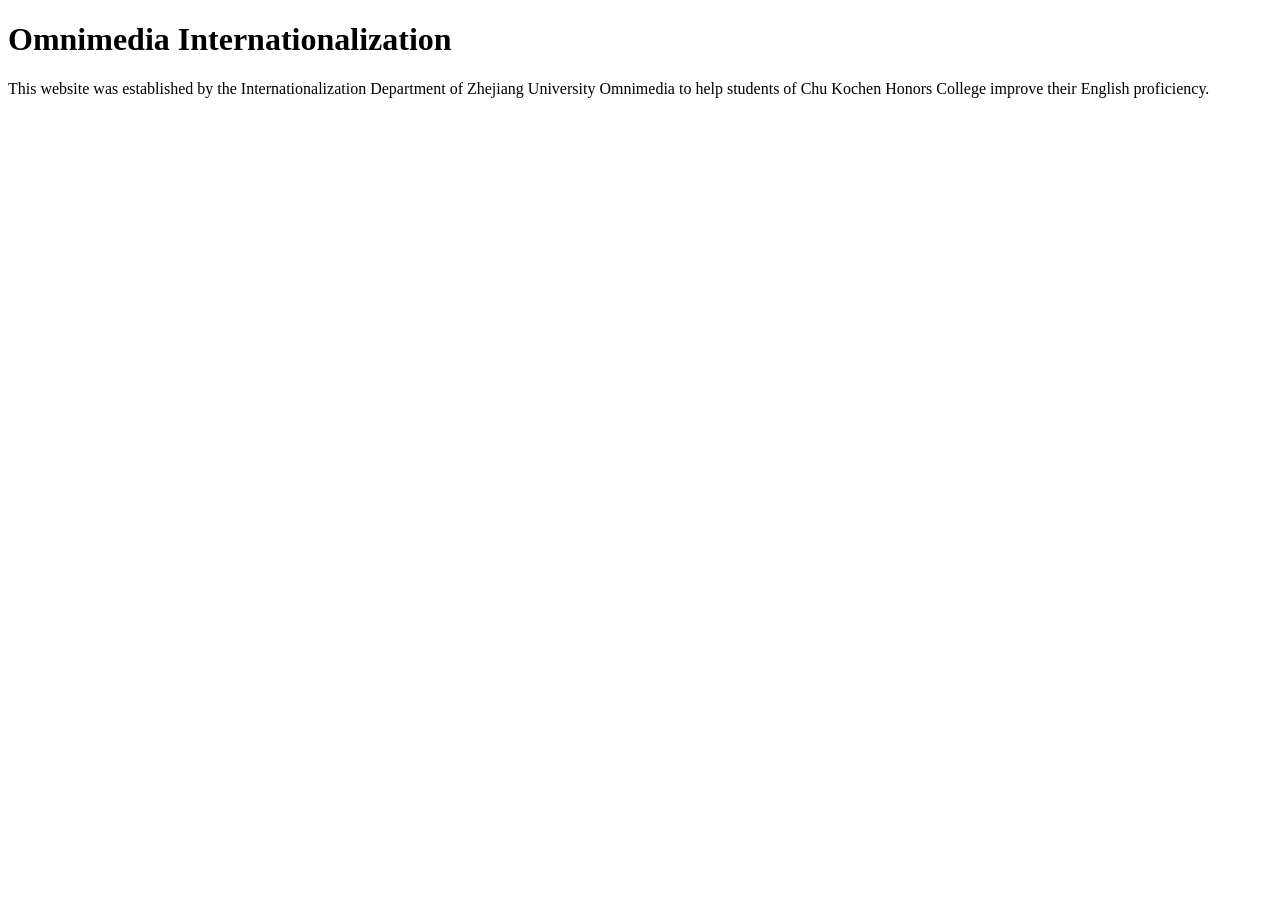
==== index.html @ ce16626c "Add initial index.html for Omnimedia project" ====
<!DOCTYPE html>
<html lang="en">
<head>
  <meta charset="UTF-8">
  <meta name="viewport" content="width=device-width, initial-scale=1.0">
  <title>Omnimedia Internationalization</title>
</head>
<body>
  <h1>Omnimedia Internationalization</h1>
  <p>This website was established by the Internationalization Department of Zhejiang University Omnimedia to help students of Chu Kochen Honors College improve their English proficiency.</p>
</body>
</html>
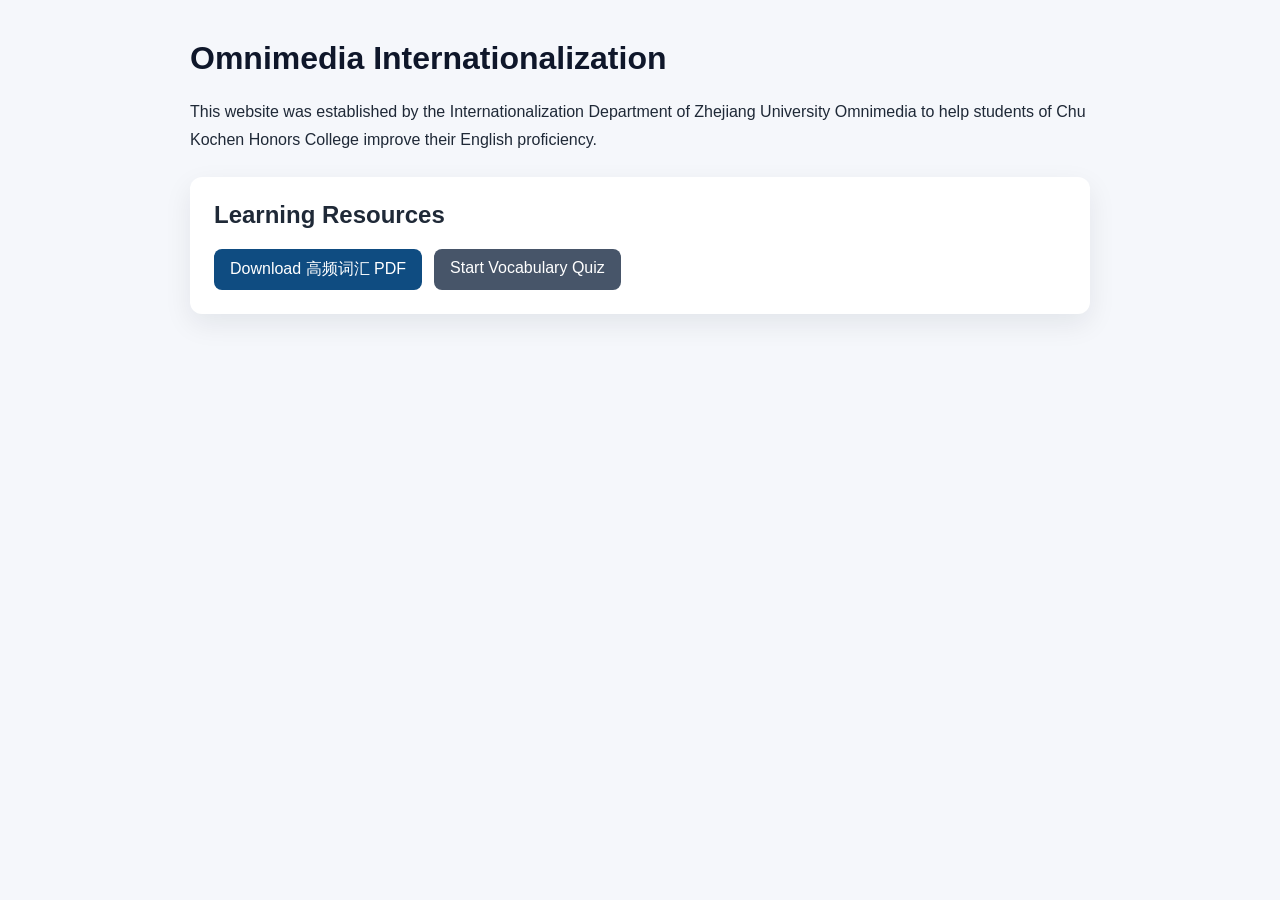
==== commit 50639518: "Add PDF download and vocabulary quiz" ====
--- a/index.html
+++ b/index.html
@@ -4,9 +4,22 @@
   <meta charset="UTF-8">
   <meta name="viewport" content="width=device-width, initial-scale=1.0">
   <title>Omnimedia Internationalization</title>
+  <link rel="stylesheet" href="styles.css">
 </head>
 <body>
-  <h1>Omnimedia Internationalization</h1>
-  <p>This website was established by the Internationalization Department of Zhejiang University Omnimedia to help students of Chu Kochen Honors College improve their English proficiency.</p>
+  <main class="container">
+    <h1>Omnimedia Internationalization</h1>
+    <p>
+      This website was established by the Internationalization Department of Zhejiang University Omnimedia
+      to help students of Chu Kochen Honors College improve their English proficiency.
+    </p>
+    <section class="card">
+      <h2>Learning Resources</h2>
+      <div class="actions">
+        <a class="button" href="./英语四六级高频词汇.pdf" download>Download 高频词汇 PDF</a>
+        <a class="button button-secondary" href="./quiz.html">Start Vocabulary Quiz</a>
+      </div>
+    </section>
+  </main>
 </body>
 </html>
--- a/styles.css
+++ b/styles.css
@@ -0,0 +1,138 @@
+* {
+  box-sizing: border-box;
+}
+
+body {
+  margin: 0;
+  font-family: "Segoe UI", Tahoma, Geneva, Verdana, sans-serif;
+  background: #f5f7fb;
+  color: #1f2937;
+}
+
+.container {
+  width: min(900px, 92%);
+  margin: 40px auto;
+}
+
+h1 {
+  margin-top: 0;
+  color: #0f172a;
+}
+
+h2 {
+  margin-top: 0;
+}
+
+p {
+  line-height: 1.7;
+}
+
+.card {
+  background: #ffffff;
+  border-radius: 12px;
+  padding: 24px;
+  box-shadow: 0 10px 28px rgba(15, 23, 42, 0.08);
+  margin-top: 24px;
+}
+
+.actions {
+  display: flex;
+  flex-wrap: wrap;
+  gap: 12px;
+}
+
+.button {
+  display: inline-block;
+  text-decoration: none;
+  background: #0f4c81;
+  color: #ffffff;
+  padding: 10px 16px;
+  border-radius: 8px;
+  border: 0;
+  font: inherit;
+  cursor: pointer;
+}
+
+.button:hover {
+  background: #0b3a63;
+}
+
+.button:disabled {
+  opacity: 0.6;
+  cursor: not-allowed;
+}
+
+.button-secondary {
+  background: #475569;
+}
+
+.button-secondary:hover {
+  background: #334155;
+}
+
+.hidden {
+  display: none;
+}
+
+.mode-group {
+  display: flex;
+  gap: 12px;
+  flex-wrap: wrap;
+  margin: 12px 0 4px;
+}
+
+.status {
+  margin-top: 12px;
+  font-weight: 600;
+}
+
+.status.correct {
+  color: #166534;
+}
+
+.status.wrong {
+  color: #991b1b;
+}
+
+.question {
+  font-size: 1.2rem;
+  margin: 16px 0;
+  font-weight: 600;
+}
+
+.options {
+  display: grid;
+  gap: 10px;
+}
+
+.option-btn {
+  width: 100%;
+  text-align: left;
+  background: #eef2ff;
+  color: #1f2937;
+  border: 1px solid #c7d2fe;
+}
+
+.option-btn:hover {
+  background: #dbeafe;
+}
+
+input[type="text"] {
+  width: 100%;
+  padding: 10px;
+  border-radius: 8px;
+  border: 1px solid #cbd5e1;
+  font: inherit;
+}
+
+.row {
+  display: flex;
+  gap: 10px;
+  flex-wrap: wrap;
+  margin-top: 12px;
+}
+
+.meta {
+  margin-top: 6px;
+  color: #475569;
+}
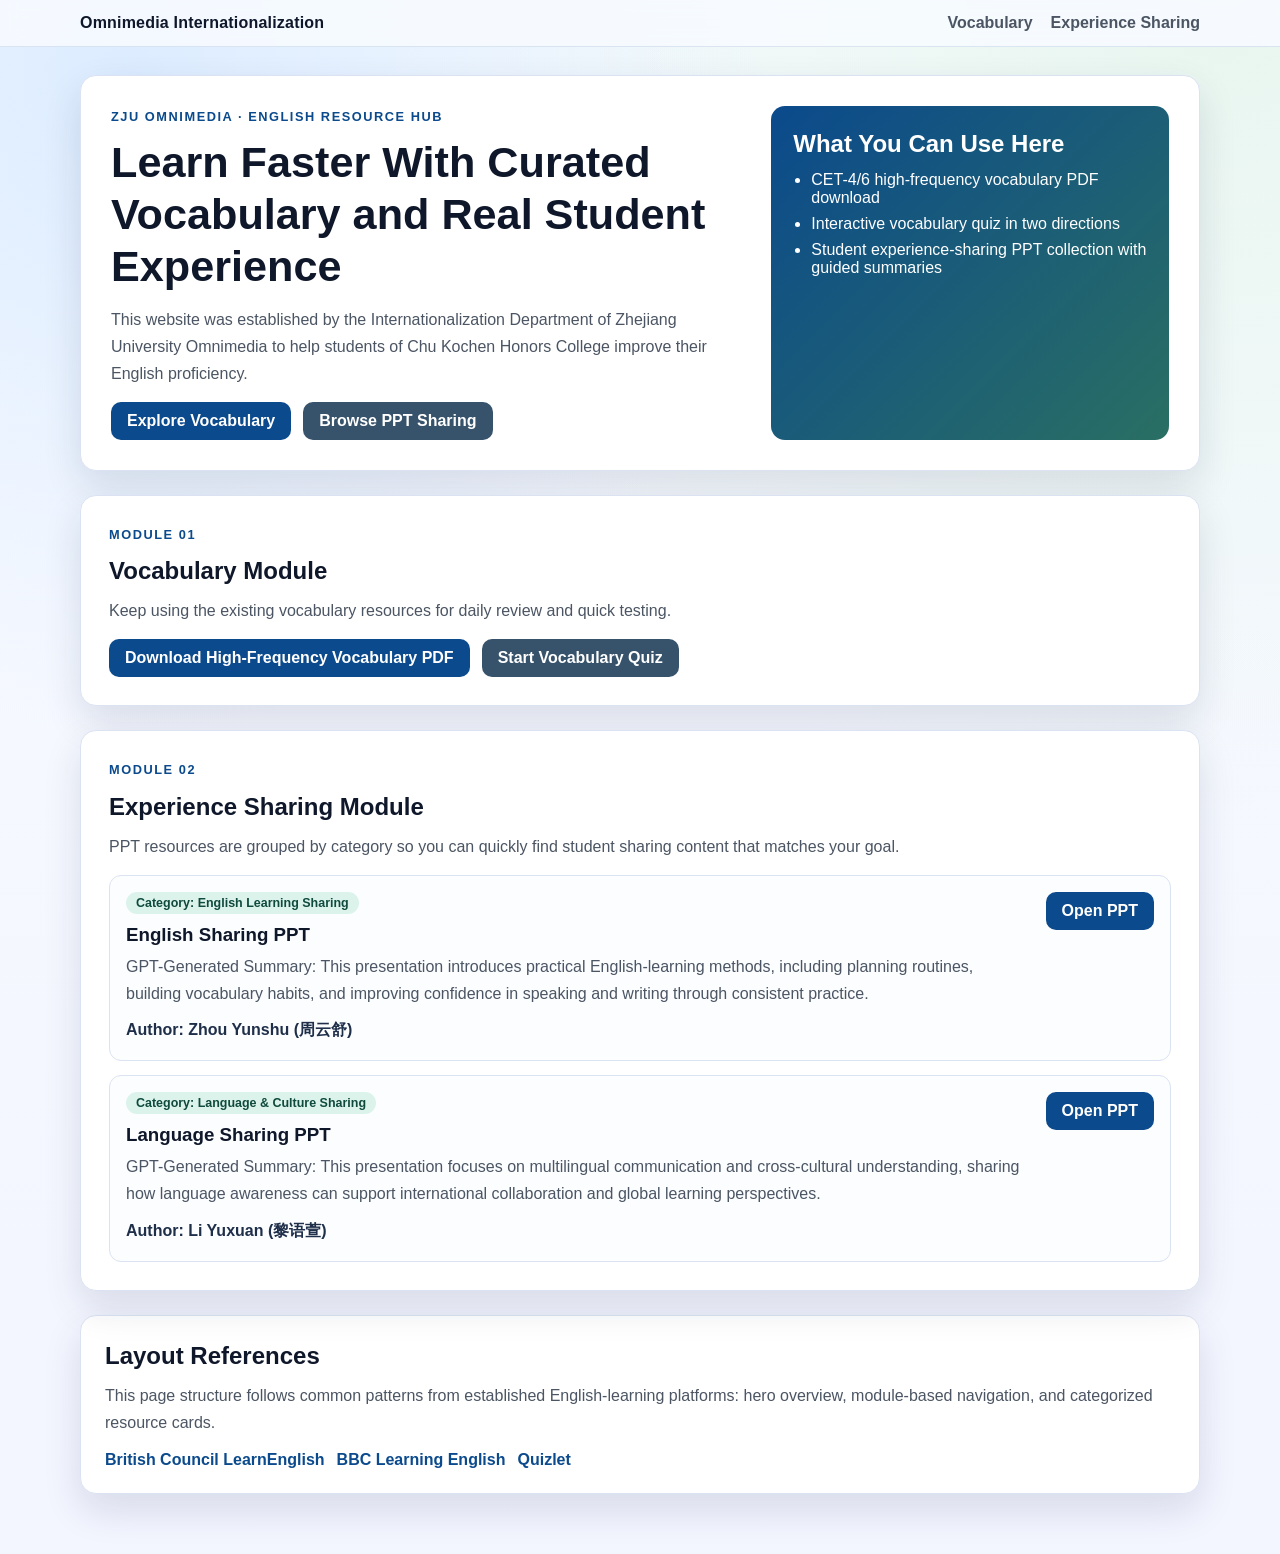
==== commit 382e5efd: "feat: split homepage into vocabulary and experience-sharing modules" ====
--- a/index.html
+++ b/index.html
@@ -6,18 +6,105 @@
   <title>Omnimedia Internationalization</title>
   <link rel="stylesheet" href="styles.css">
 </head>
-<body>
-  <main class="container">
-    <h1>Omnimedia Internationalization</h1>
-    <p>
-      This website was established by the Internationalization Department of Zhejiang University Omnimedia
-      to help students of Chu Kochen Honors College improve their English proficiency.
-    </p>
-    <section class="card">
-      <h2>Learning Resources</h2>
-      <div class="actions">
-        <a class="button" href="./英语四六级高频词汇.pdf" download>Download 高频词汇 PDF</a>
-        <a class="button button-secondary" href="./quiz.html">Start Vocabulary Quiz</a>
+<body class="home-page">
+  <header class="topbar">
+    <div class="site-shell topbar-inner">
+      <a class="brand" href="./index.html">Omnimedia Internationalization</a>
+      <nav class="topnav">
+        <a href="#vocabulary-module">Vocabulary</a>
+        <a href="#sharing-module">Experience Sharing</a>
+      </nav>
+    </div>
+  </header>
+
+  <main class="site-shell">
+    <section class="hero card">
+      <div>
+        <p class="eyebrow">ZJU Omnimedia · English Resource Hub</p>
+        <h1>Learn Faster With Curated Vocabulary and Real Student Experience</h1>
+        <p>
+          This website was established by the Internationalization Department of Zhejiang University Omnimedia
+          to help students of Chu Kochen Honors College improve their English proficiency.
+        </p>
+        <div class="actions">
+          <a class="button" href="#vocabulary-module">Explore Vocabulary</a>
+          <a class="button button-secondary" href="#sharing-module">Browse PPT Sharing</a>
+        </div>
+      </div>
+      <div class="hero-panel">
+        <h2>What You Can Use Here</h2>
+        <ul>
+          <li>CET-4/6 high-frequency vocabulary PDF download</li>
+          <li>Interactive vocabulary quiz in two directions</li>
+          <li>Student experience-sharing PPT collection with guided summaries</li>
+        </ul>
+      </div>
+    </section>
+
+    <section class="module-grid">
+      <article class="card module-card" id="vocabulary-module">
+        <p class="eyebrow">Module 01</p>
+        <h2>Vocabulary Module</h2>
+        <p>
+          Keep using the existing vocabulary resources for daily review and quick testing.
+        </p>
+        <div class="actions">
+          <a class="button" href="./%E8%8B%B1%E8%AF%AD%E5%9B%9B%E5%85%AD%E7%BA%A7%E9%AB%98%E9%A2%91%E8%AF%8D%E6%B1%87.pdf" download>Download High-Frequency Vocabulary PDF</a>
+          <a class="button button-secondary" href="./quiz.html">Start Vocabulary Quiz</a>
+        </div>
+      </article>
+
+      <article class="card module-card" id="sharing-module">
+        <p class="eyebrow">Module 02</p>
+        <h2>Experience Sharing Module</h2>
+        <p>
+          PPT resources are grouped by category so you can quickly find student sharing content that matches your goal.
+        </p>
+
+        <div class="resource-list">
+          <section class="resource-item">
+            <div class="resource-meta">
+              <span class="badge">Category: English Learning Sharing</span>
+              <h3>English Sharing PPT</h3>
+              <p class="summary">
+                GPT-Generated Summary: This presentation introduces practical English-learning methods, including planning routines,
+                building vocabulary habits, and improving confidence in speaking and writing through consistent practice.
+              </p>
+              <p class="author">Author: Zhou Yunshu (周云舒)</p>
+            </div>
+            <div class="resource-actions">
+              <a class="button" href="./%E8%8B%B1%E8%AF%AD%E5%88%86%E4%BA%AB%20%E5%91%A8%E4%BA%91%E8%88%92.pptx">Open PPT</a>
+            </div>
+          </section>
+
+          <section class="resource-item">
+            <div class="resource-meta">
+              <span class="badge">Category: Language & Culture Sharing</span>
+              <h3>Language Sharing PPT</h3>
+              <p class="summary">
+                GPT-Generated Summary: This presentation focuses on multilingual communication and cross-cultural understanding,
+                sharing how language awareness can support international collaboration and global learning perspectives.
+              </p>
+              <p class="author">Author: Li Yuxuan (黎语萱)</p>
+            </div>
+            <div class="resource-actions">
+              <a class="button" href="./%E8%AF%AD%E8%A8%80%E5%88%86%E4%BA%AB%20%E9%BB%8E%E8%AF%AD%E8%90%B1.pptx">Open PPT</a>
+            </div>
+          </section>
+        </div>
+      </article>
+    </section>
+
+    <section class="card references">
+      <h2>Layout References</h2>
+      <p>
+        This page structure follows common patterns from established English-learning platforms: hero overview,
+        module-based navigation, and categorized resource cards.
+      </p>
+      <div class="reference-links">
+        <a href="https://learnenglish.britishcouncil.org/" target="_blank" rel="noopener noreferrer">British Council LearnEnglish</a>
+        <a href="https://www.bbc.co.uk/learningenglish" target="_blank" rel="noopener noreferrer">BBC Learning English</a>
+        <a href="https://quizlet.com/" target="_blank" rel="noopener noreferrer">Quizlet</a>
       </div>
     </section>
   </main>
--- a/styles.css
+++ b/styles.css
@@ -2,72 +2,270 @@
   box-sizing: border-box;
 }
 
+:root {
+  --bg: #f3f5ff;
+  --bg-soft: #f8fbff;
+  --card: #ffffff;
+  --text: #0f172a;
+  --muted: #4b5563;
+  --line: #dbe3f2;
+  --primary: #0b4a8c;
+  --primary-strong: #083768;
+  --secondary: #2a6f63;
+  --shadow: 0 16px 38px rgba(18, 35, 69, 0.12);
+}
+
 body {
   margin: 0;
+  min-height: 100vh;
   font-family: "Segoe UI", Tahoma, Geneva, Verdana, sans-serif;
-  background: #f5f7fb;
-  color: #1f2937;
+  color: var(--text);
+  background:
+    radial-gradient(circle at 10% 5%, #dcecff 0%, transparent 35%),
+    radial-gradient(circle at 95% 0%, #e8f6ef 0%, transparent 42%),
+    linear-gradient(180deg, var(--bg-soft) 0%, var(--bg) 100%);
+}
+
+.site-shell {
+  width: min(1120px, 92%);
+  margin: 0 auto;
+}
+
+.topbar {
+  position: sticky;
+  top: 0;
+  z-index: 10;
+  backdrop-filter: blur(8px);
+  background: rgba(248, 251, 255, 0.88);
+  border-bottom: 1px solid rgba(11, 74, 140, 0.12);
+}
+
+.topbar-inner {
+  display: flex;
+  justify-content: space-between;
+  align-items: center;
+  gap: 16px;
+  padding: 14px 0;
+}
+
+.brand {
+  color: var(--text);
+  text-decoration: none;
+  font-weight: 700;
+  letter-spacing: 0.2px;
+}
+
+.topnav {
+  display: flex;
+  gap: 18px;
+  flex-wrap: wrap;
+}
+
+.topnav a {
+  color: var(--muted);
+  text-decoration: none;
+  font-weight: 600;
+}
+
+.topnav a:hover {
+  color: var(--primary);
 }
 
 .container {
   width: min(900px, 92%);
-  margin: 40px auto;
+  margin: 32px auto 56px;
+}
+
+.card {
+  background: var(--card);
+  border: 1px solid var(--line);
+  border-radius: 16px;
+  box-shadow: var(--shadow);
+}
+
+.home-page main {
+  padding: 28px 0 60px;
+}
+
+.hero {
+  display: grid;
+  grid-template-columns: 1.6fr 1fr;
+  gap: 24px;
+  padding: 30px;
+}
+
+.eyebrow {
+  margin: 0 0 10px;
+  text-transform: uppercase;
+  letter-spacing: 0.12em;
+  font-size: 0.8rem;
+  font-weight: 700;
+  color: var(--primary);
 }
 
 h1 {
-  margin-top: 0;
-  color: #0f172a;
+  margin: 0 0 14px;
+  line-height: 1.2;
+  font-size: clamp(1.9rem, 3.8vw, 2.7rem);
 }
 
 h2 {
-  margin-top: 0;
+  margin: 0 0 12px;
+  line-height: 1.3;
+}
+
+h3 {
+  margin: 0 0 8px;
 }
 
 p {
-  line-height: 1.7;
-}
-
-.card {
-  background: #ffffff;
+  margin: 0 0 14px;
+  line-height: 1.68;
+  color: var(--muted);
+}
+
+.hero-panel {
+  background: linear-gradient(135deg, #0b4a8c 0%, #2a6f63 100%);
+  border-radius: 14px;
+  padding: 22px;
+  color: #ffffff;
+}
+
+.hero-panel h2,
+.hero-panel p,
+.hero-panel li {
+  color: #ffffff;
+}
+
+.hero-panel ul {
+  margin: 0;
+  padding-left: 18px;
+  display: grid;
+  gap: 8px;
+}
+
+.module-grid {
+  margin-top: 24px;
+  display: grid;
+  gap: 24px;
+}
+
+.module-card {
+  padding: 28px;
+}
+
+.actions {
+  display: flex;
+  flex-wrap: wrap;
+  gap: 12px;
+}
+
+.button {
+  display: inline-flex;
+  align-items: center;
+  justify-content: center;
+  text-decoration: none;
+  background: var(--primary);
+  color: #ffffff;
+  border: none;
+  border-radius: 10px;
+  padding: 10px 16px;
+  font: inherit;
+  font-weight: 600;
+  cursor: pointer;
+  transition: transform 0.15s ease, background-color 0.15s ease;
+}
+
+.button:hover {
+  background: var(--primary-strong);
+  transform: translateY(-1px);
+}
+
+.button:disabled {
+  opacity: 0.65;
+  cursor: not-allowed;
+  transform: none;
+}
+
+.button-secondary {
+  background: #37536b;
+}
+
+.button-secondary:hover {
+  background: #263d50;
+}
+
+.resource-list {
+  display: grid;
+  gap: 14px;
+}
+
+.resource-item {
+  border: 1px solid var(--line);
   border-radius: 12px;
+  padding: 16px;
+  background: #fbfdff;
+  display: flex;
+  justify-content: space-between;
+  gap: 16px;
+  align-items: flex-start;
+}
+
+.badge {
+  display: inline-block;
+  padding: 4px 10px;
+  border-radius: 999px;
+  font-size: 0.78rem;
+  font-weight: 700;
+  color: #0f4a3d;
+  background: #dcf3eb;
+  margin-bottom: 10px;
+}
+
+.summary {
+  margin-bottom: 10px;
+}
+
+.author {
+  margin-bottom: 0;
+  font-weight: 600;
+  color: #1f2f4a;
+}
+
+.resource-actions {
+  display: flex;
+  align-items: center;
+  flex-shrink: 0;
+}
+
+.references {
+  margin-top: 24px;
   padding: 24px;
-  box-shadow: 0 10px 28px rgba(15, 23, 42, 0.08);
-  margin-top: 24px;
-}
-
-.actions {
+}
+
+.reference-links {
   display: flex;
   flex-wrap: wrap;
   gap: 12px;
 }
 
-.button {
-  display: inline-block;
+.reference-links a {
+  color: var(--primary);
+  font-weight: 600;
   text-decoration: none;
-  background: #0f4c81;
-  color: #ffffff;
-  padding: 10px 16px;
-  border-radius: 8px;
-  border: 0;
-  font: inherit;
-  cursor: pointer;
-}
-
-.button:hover {
-  background: #0b3a63;
-}
-
-.button:disabled {
-  opacity: 0.6;
-  cursor: not-allowed;
-}
-
-.button-secondary {
-  background: #475569;
-}
-
-.button-secondary:hover {
-  background: #334155;
+}
+
+.reference-links a:hover {
+  text-decoration: underline;
+}
+
+.quiz-page .container {
+  width: min(920px, 92%);
+}
+
+.quiz-page .card {
+  padding: 22px;
+  margin-top: 20px;
 }
 
 .hidden {
@@ -83,7 +281,7 @@
 
 .status {
   margin-top: 12px;
-  font-weight: 600;
+  font-weight: 700;
 }
 
 .status.correct {
@@ -96,8 +294,9 @@
 
 .question {
   font-size: 1.2rem;
-  margin: 16px 0;
-  font-weight: 600;
+  margin: 14px 0;
+  font-weight: 700;
+  color: #0f1f3d;
 }
 
 .options {
@@ -136,3 +335,30 @@
   margin-top: 6px;
   color: #475569;
 }
+
+@media (max-width: 900px) {
+  .hero {
+    grid-template-columns: 1fr;
+  }
+
+  .resource-item {
+    flex-direction: column;
+  }
+
+  .resource-actions {
+    width: 100%;
+  }
+}
+
+@media (max-width: 640px) {
+  .topbar-inner {
+    align-items: flex-start;
+    flex-direction: column;
+  }
+
+  .module-card,
+  .hero,
+  .references {
+    padding: 20px;
+  }
+}
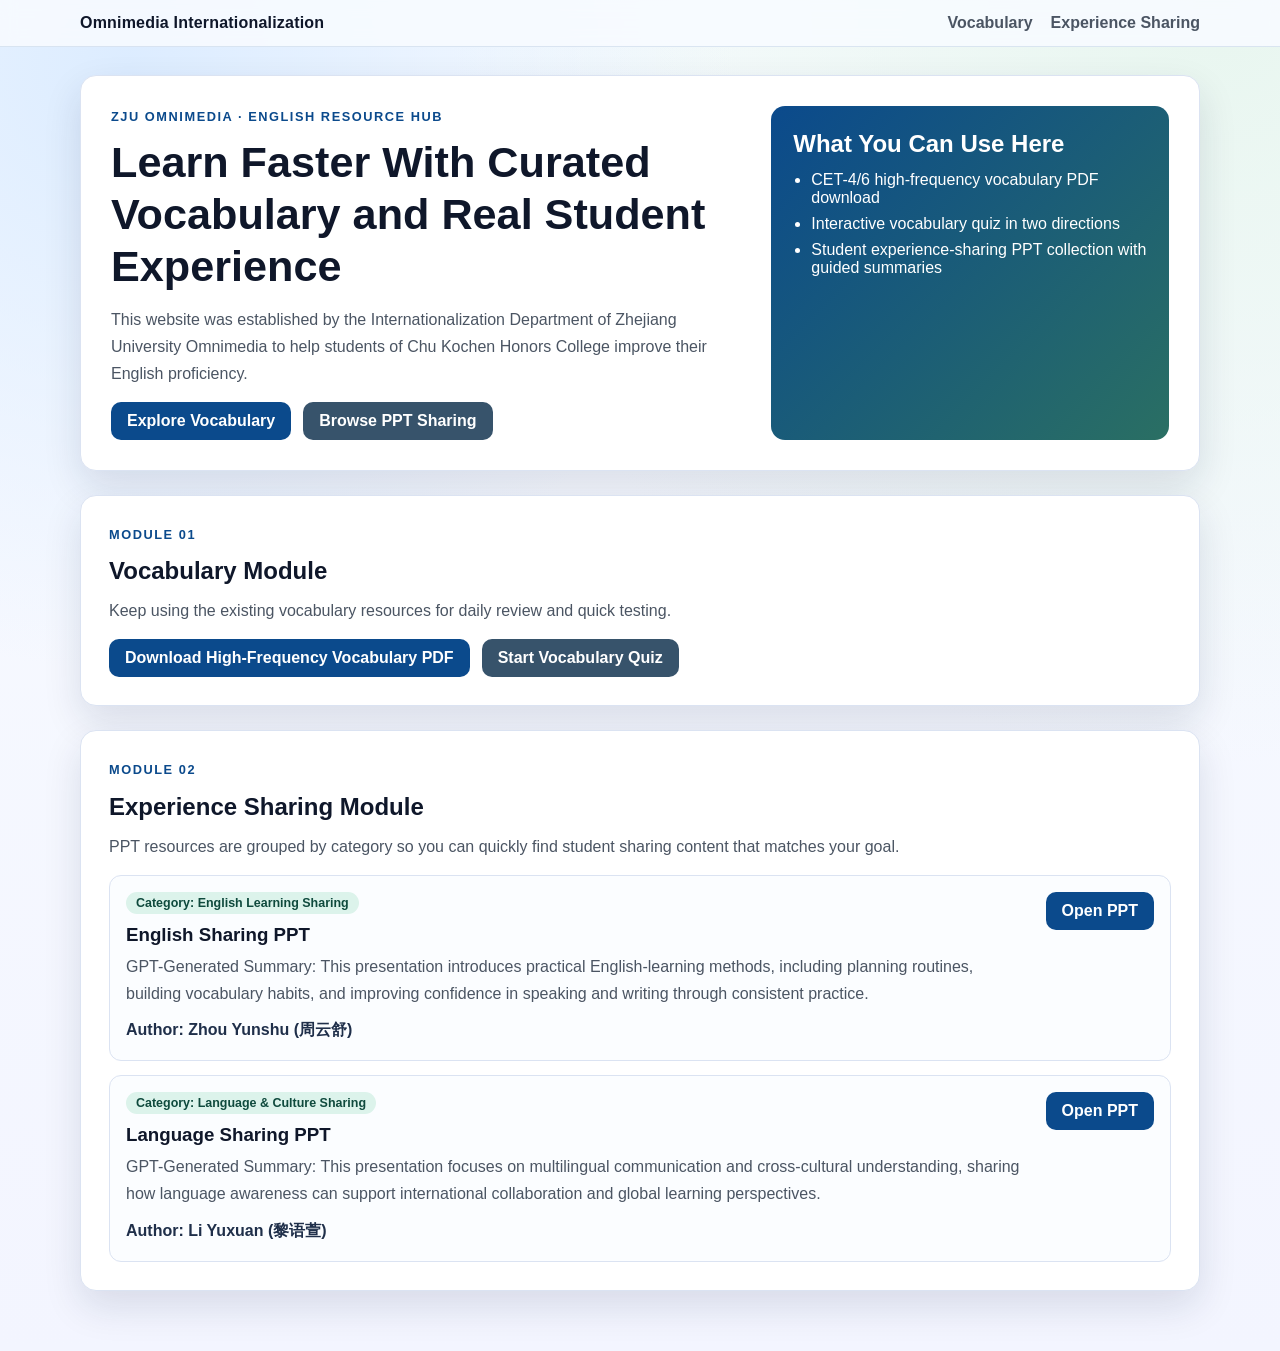
==== commit 2a6bd4e4: "chore: remove layout references section from homepage" ====
--- a/index.html
+++ b/index.html
@@ -95,18 +95,6 @@
       </article>
     </section>
 
-    <section class="card references">
-      <h2>Layout References</h2>
-      <p>
-        This page structure follows common patterns from established English-learning platforms: hero overview,
-        module-based navigation, and categorized resource cards.
-      </p>
-      <div class="reference-links">
-        <a href="https://learnenglish.britishcouncil.org/" target="_blank" rel="noopener noreferrer">British Council LearnEnglish</a>
-        <a href="https://www.bbc.co.uk/learningenglish" target="_blank" rel="noopener noreferrer">BBC Learning English</a>
-        <a href="https://quizlet.com/" target="_blank" rel="noopener noreferrer">Quizlet</a>
-      </div>
-    </section>
   </main>
 </body>
 </html>
